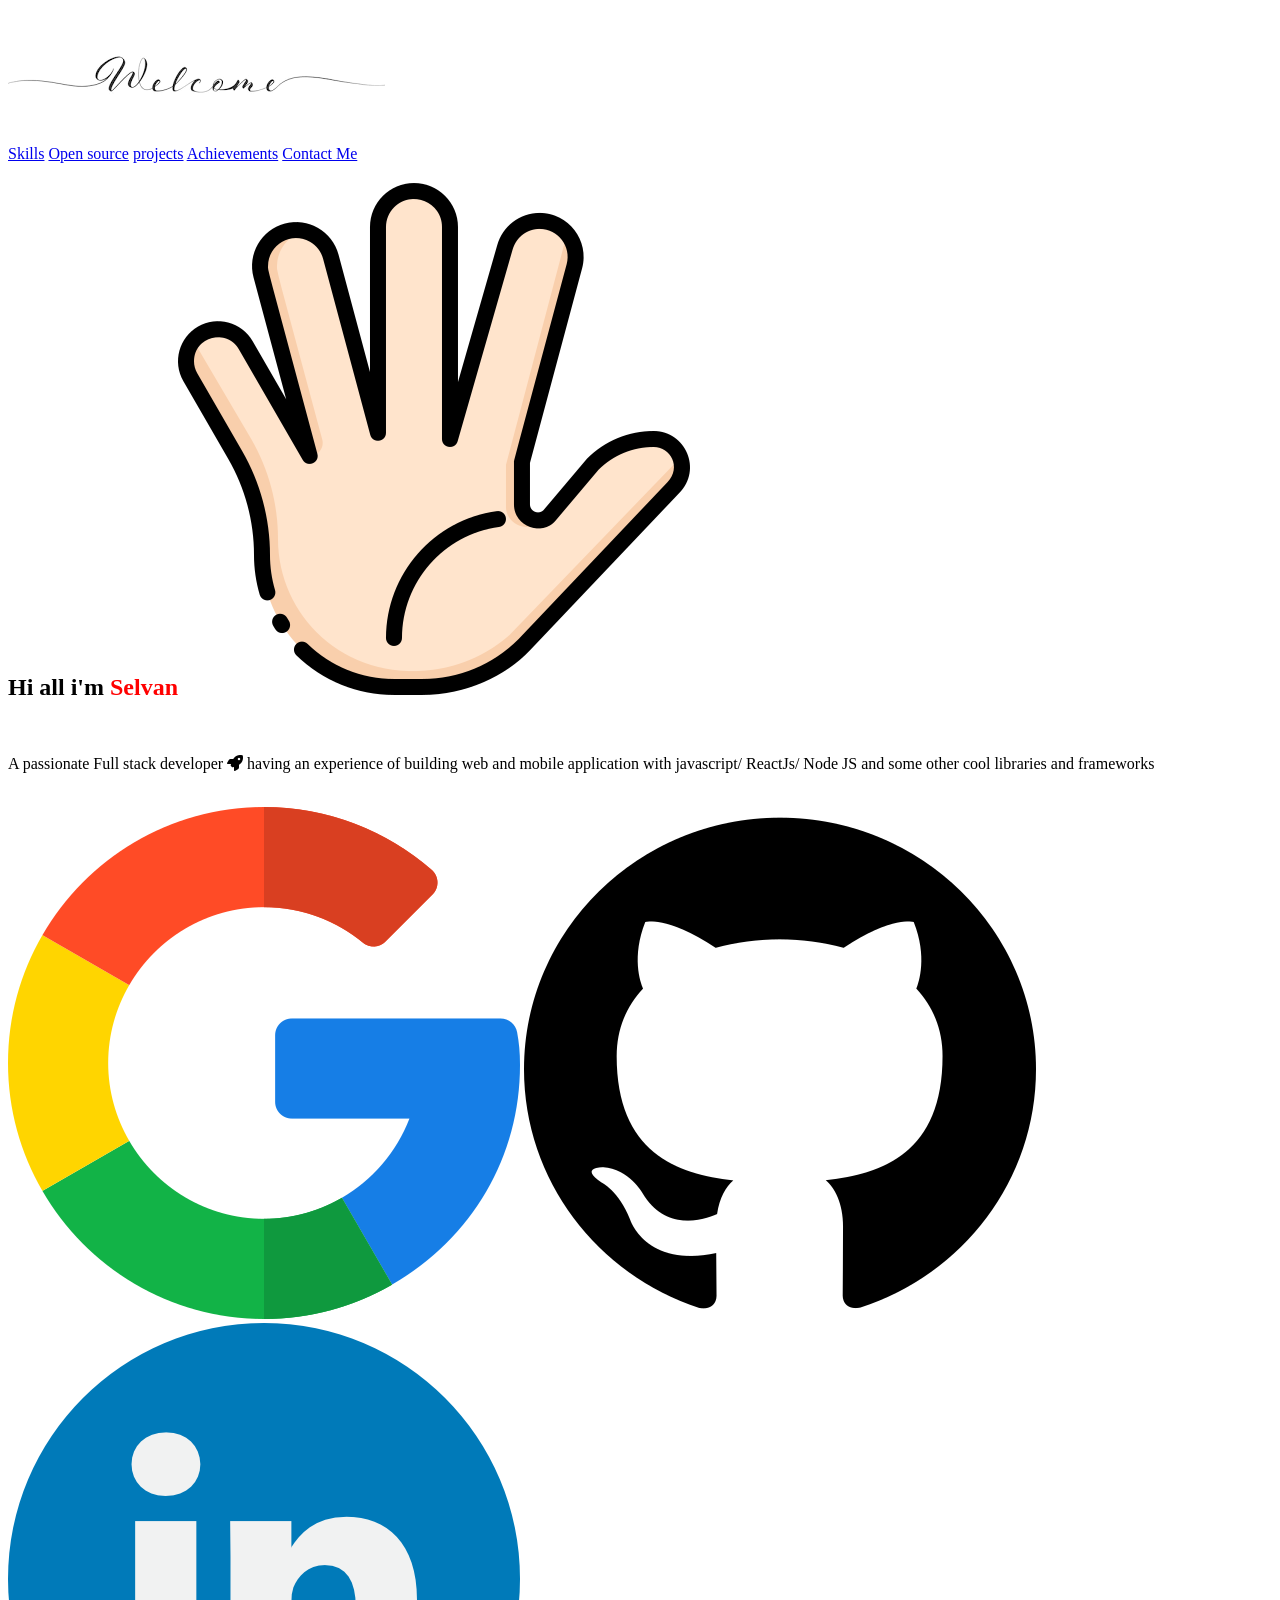
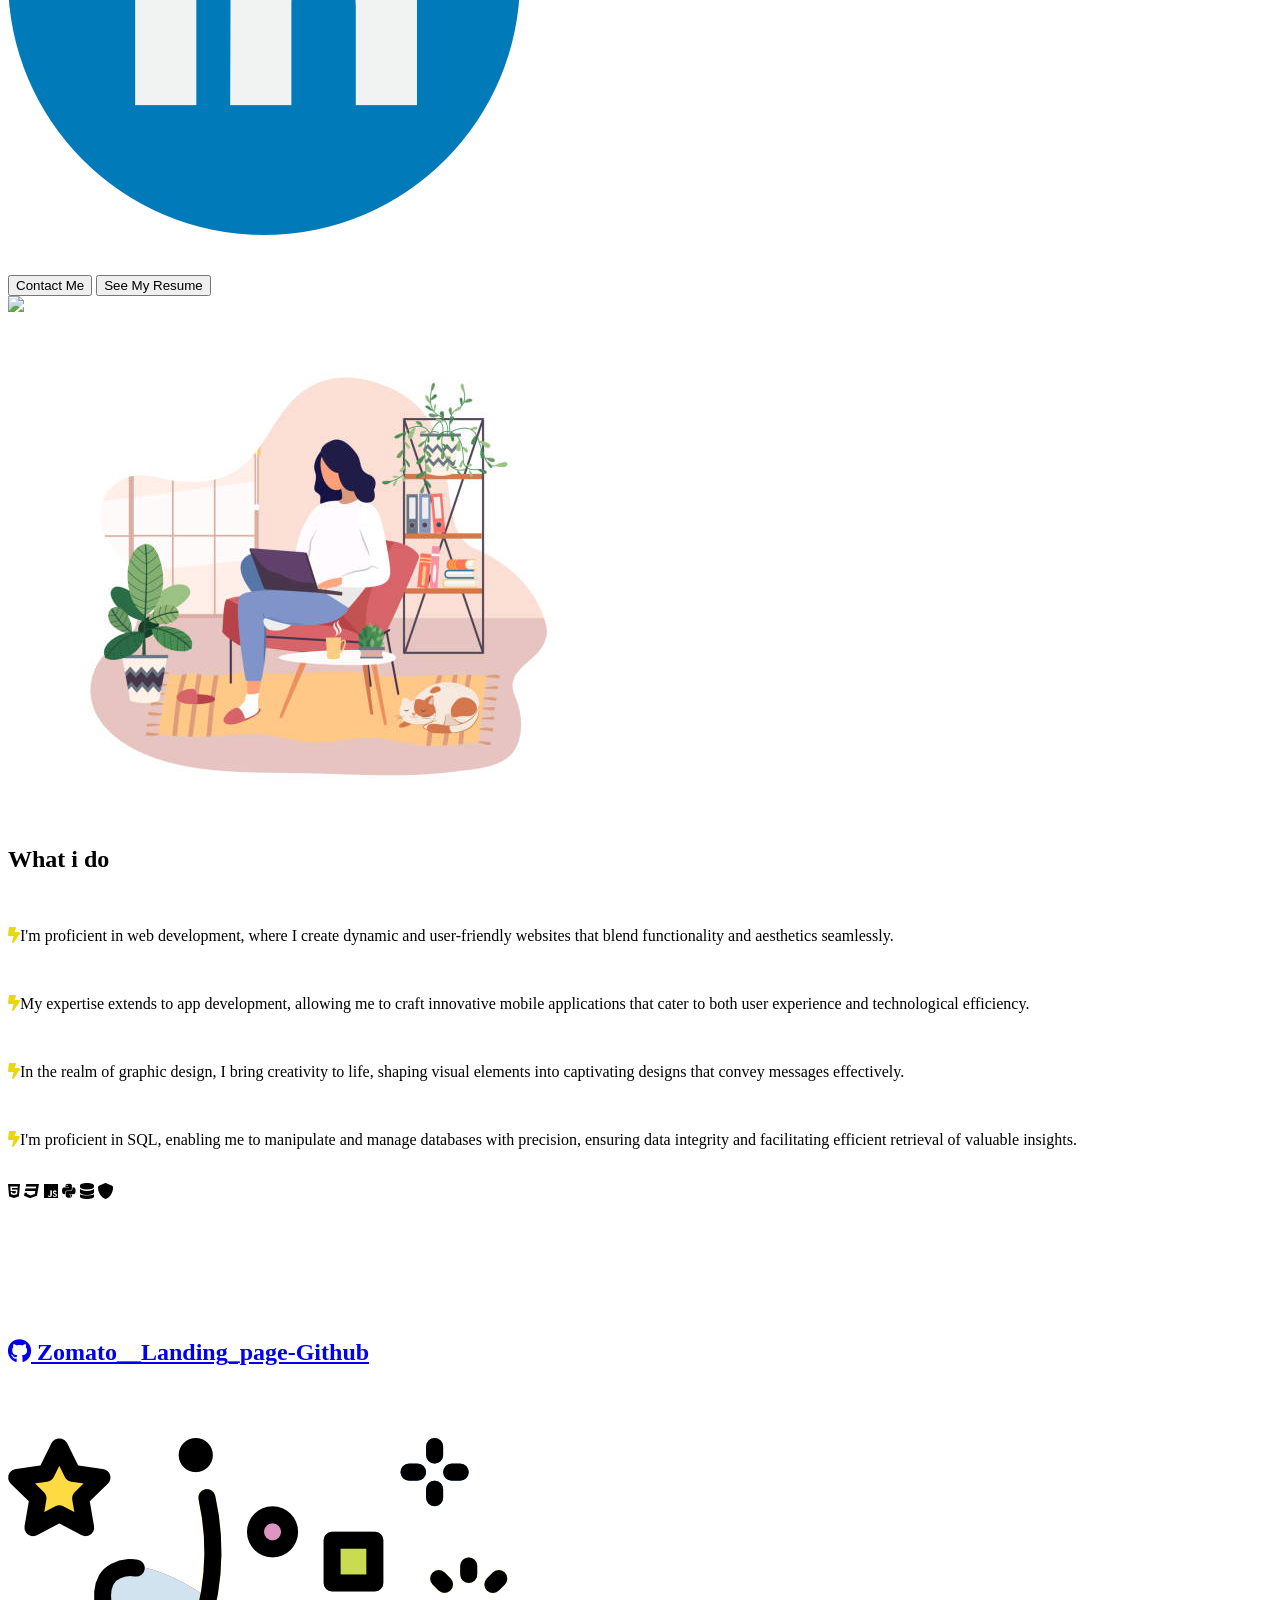
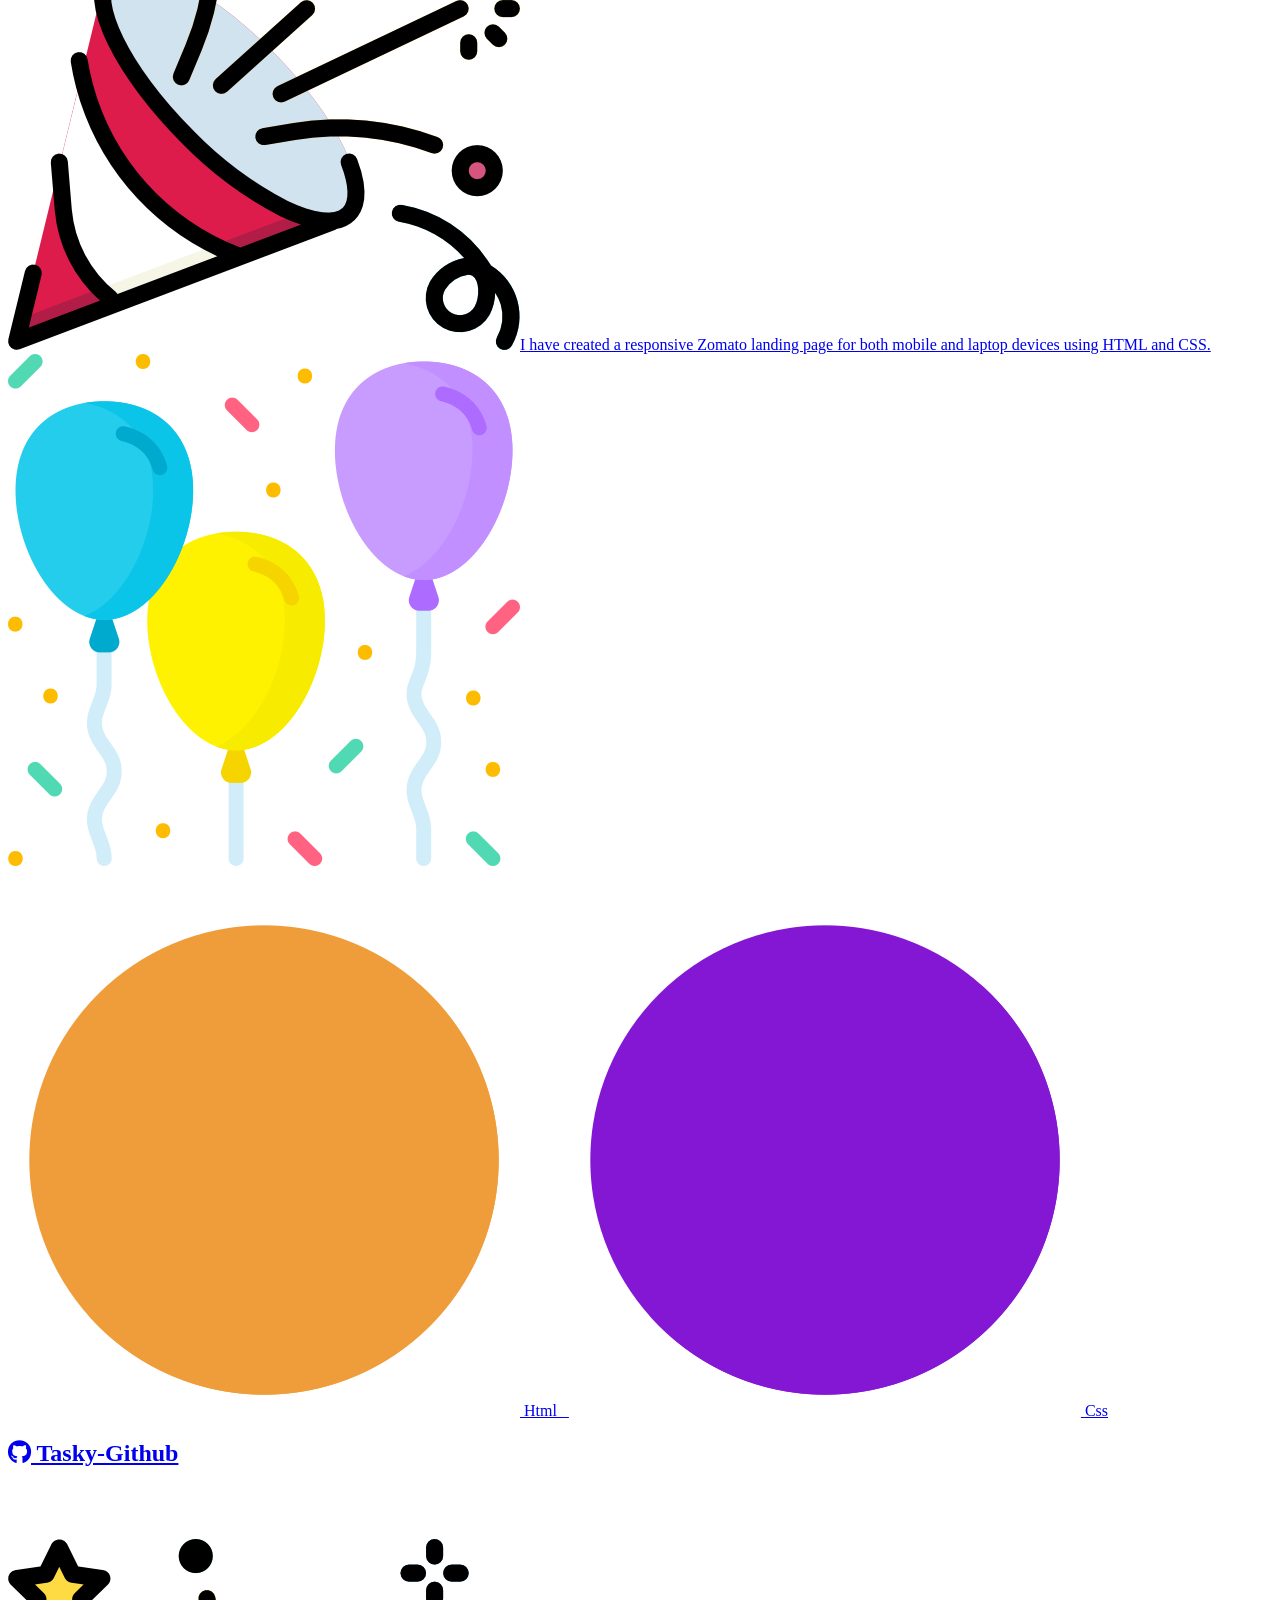
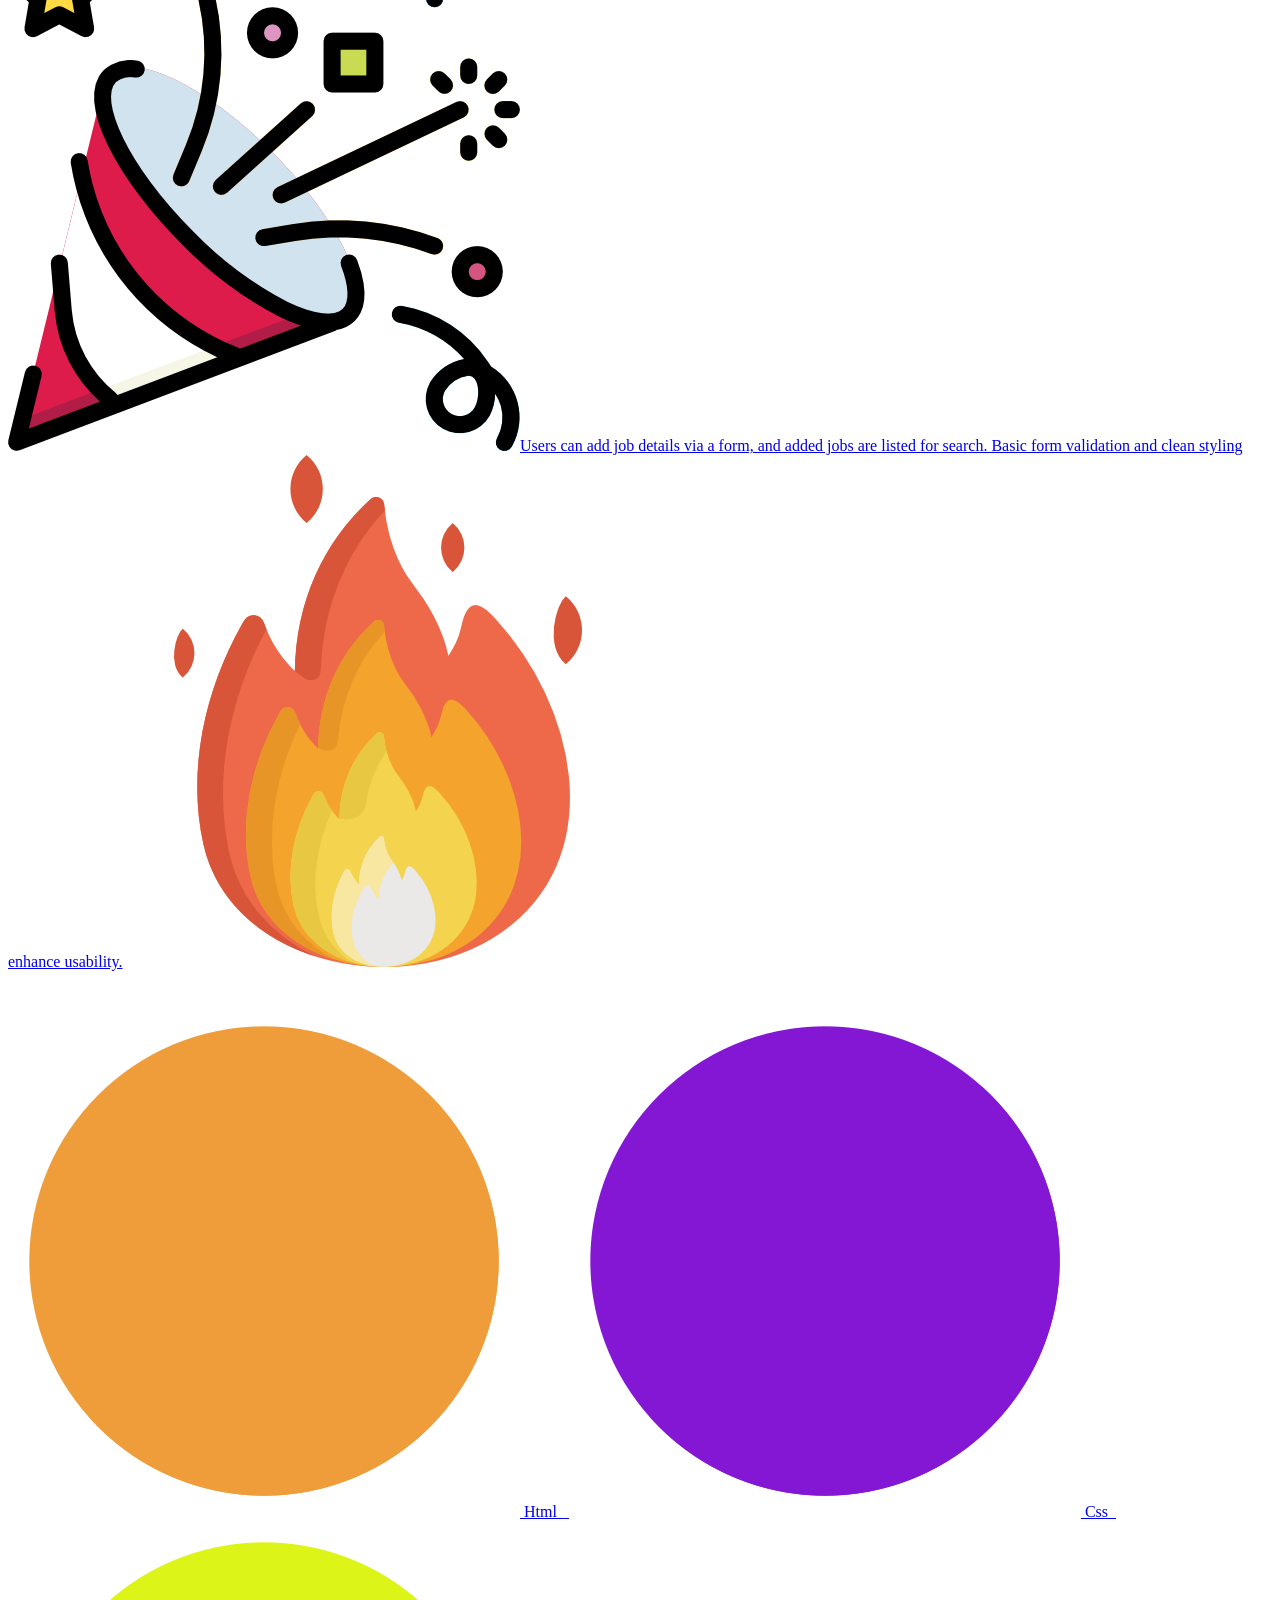
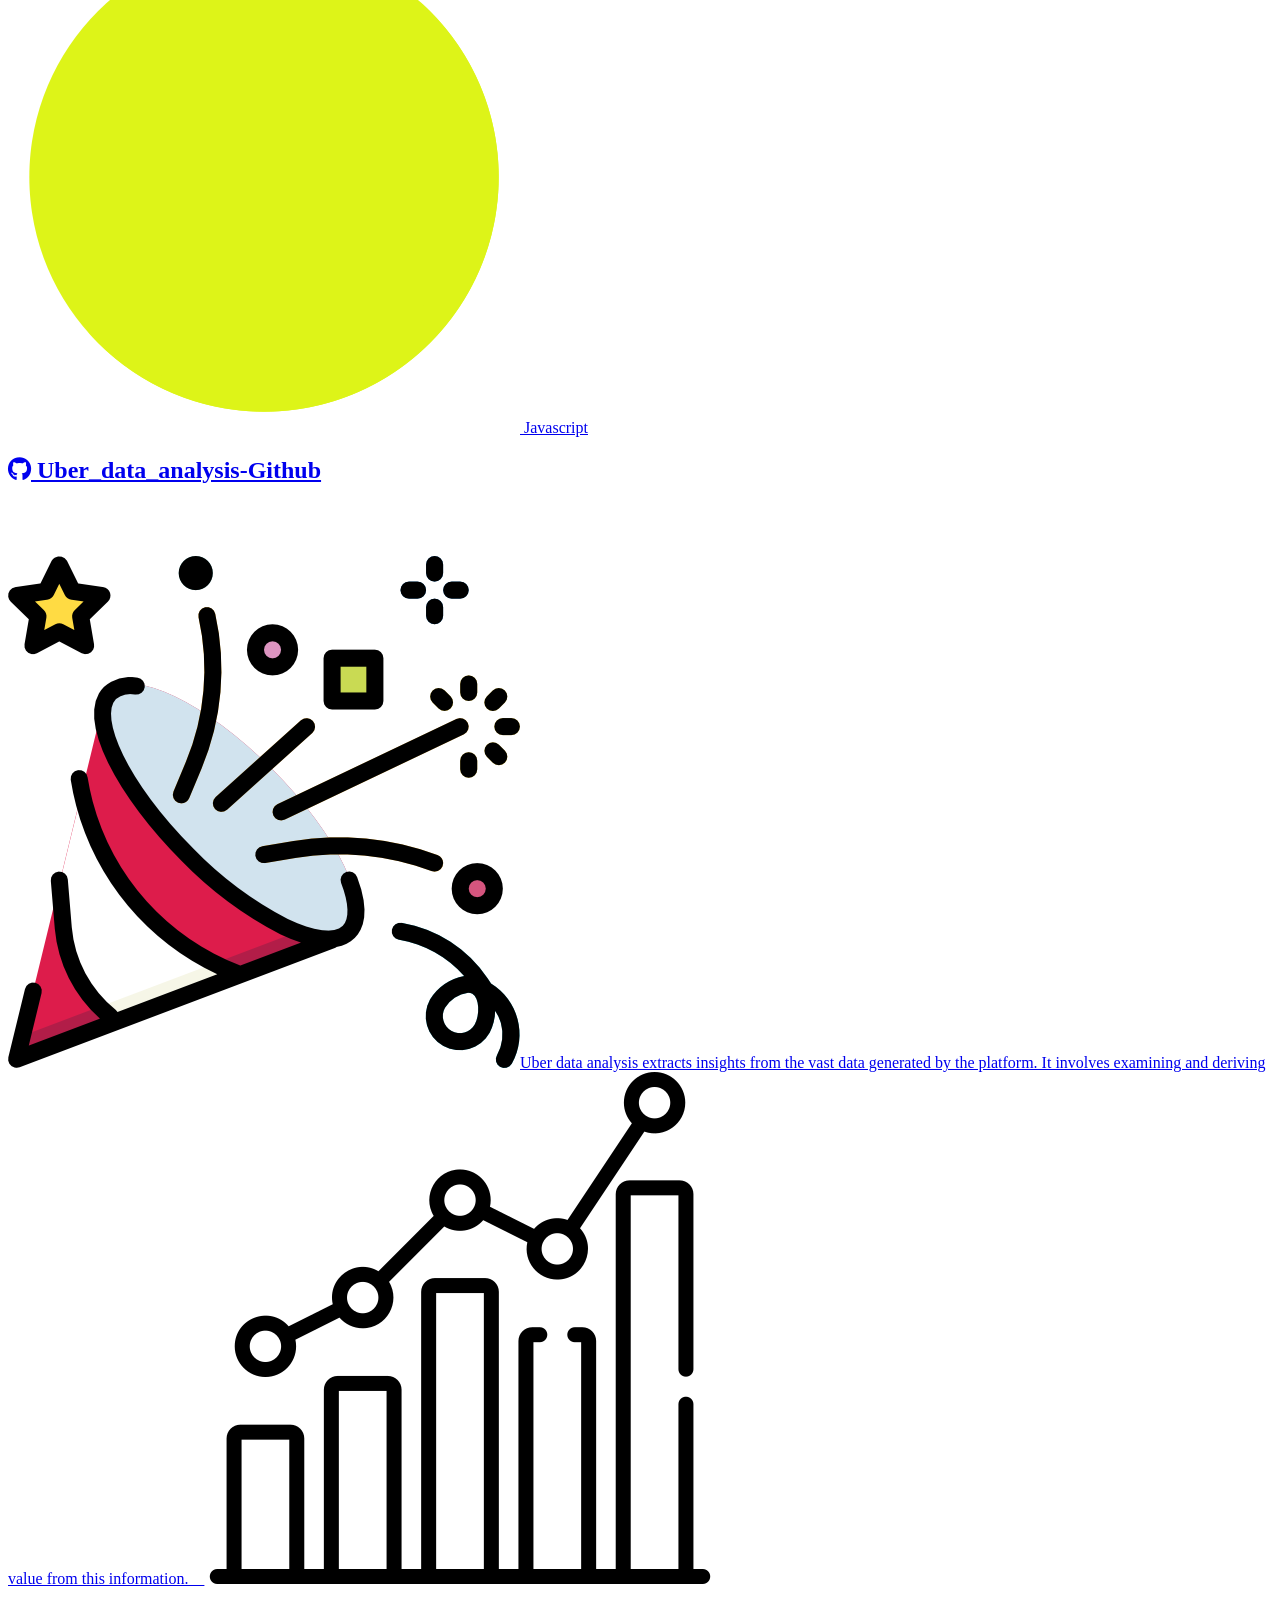
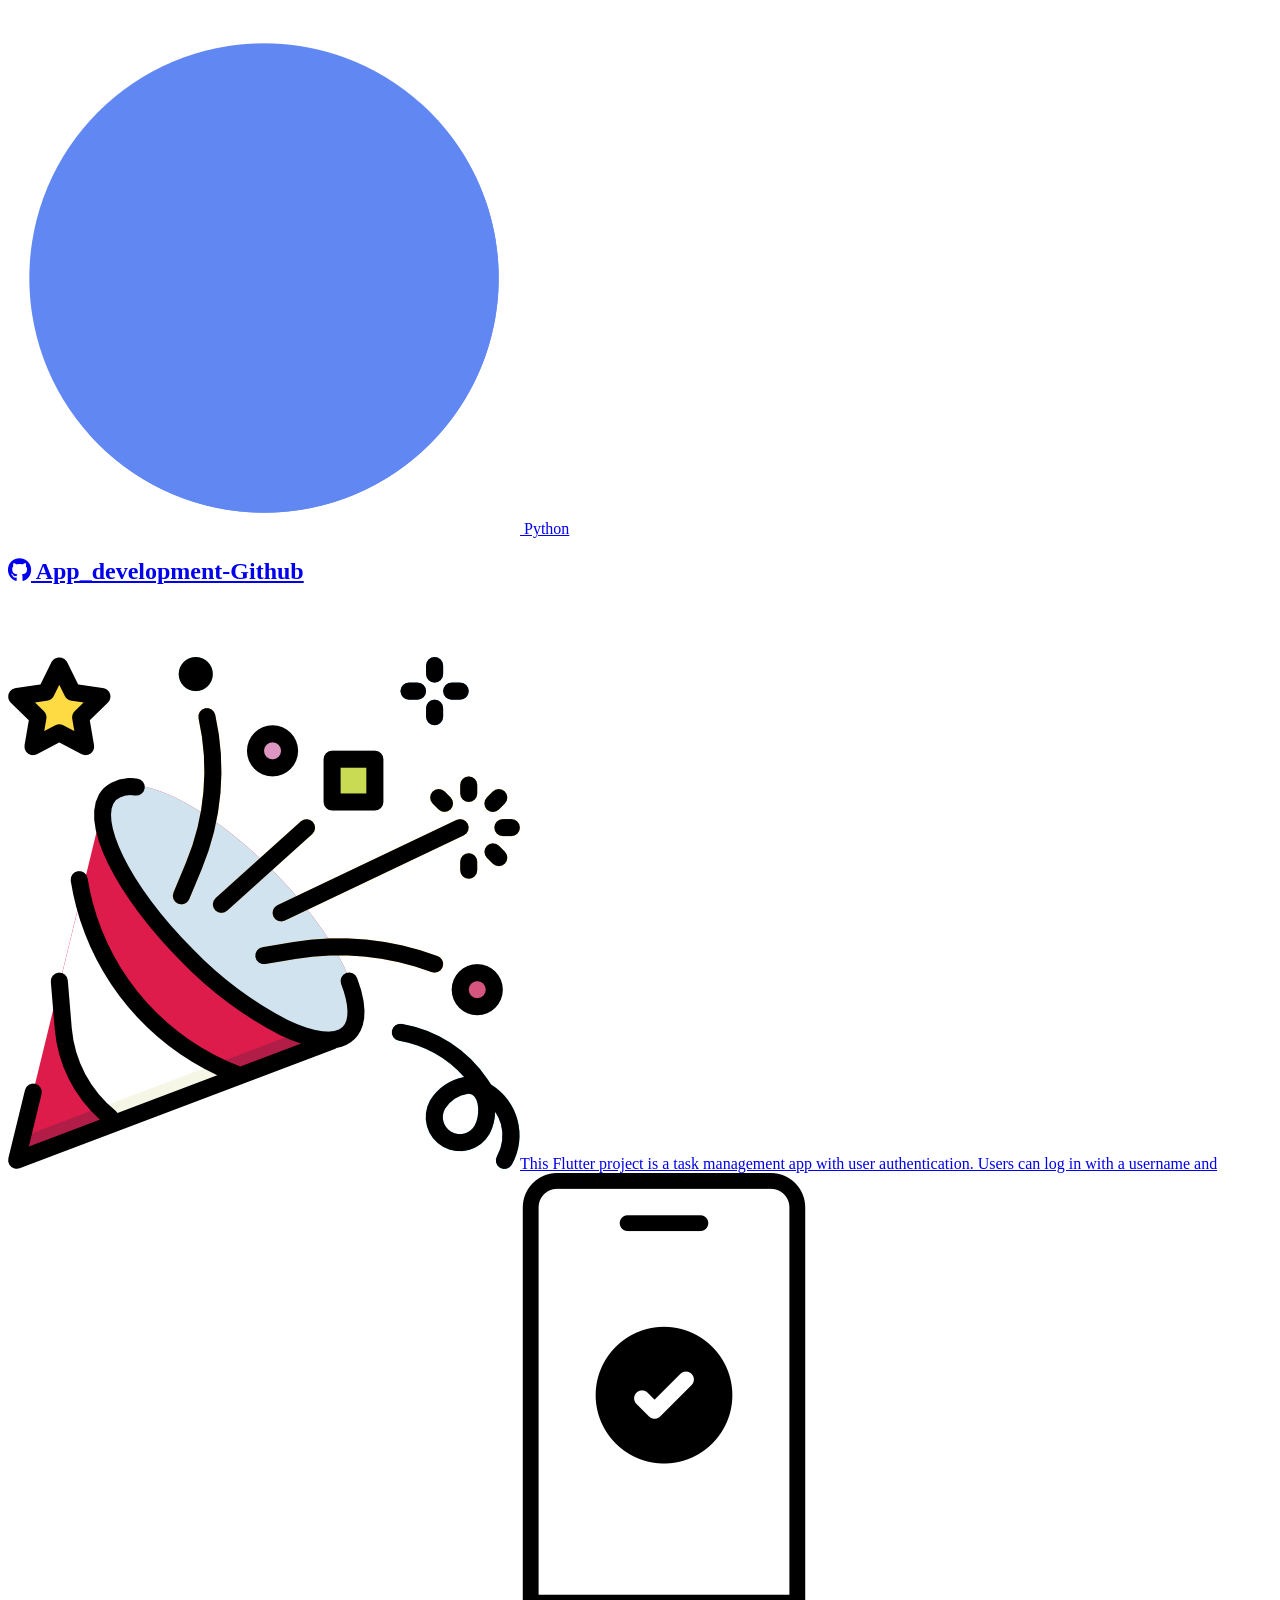
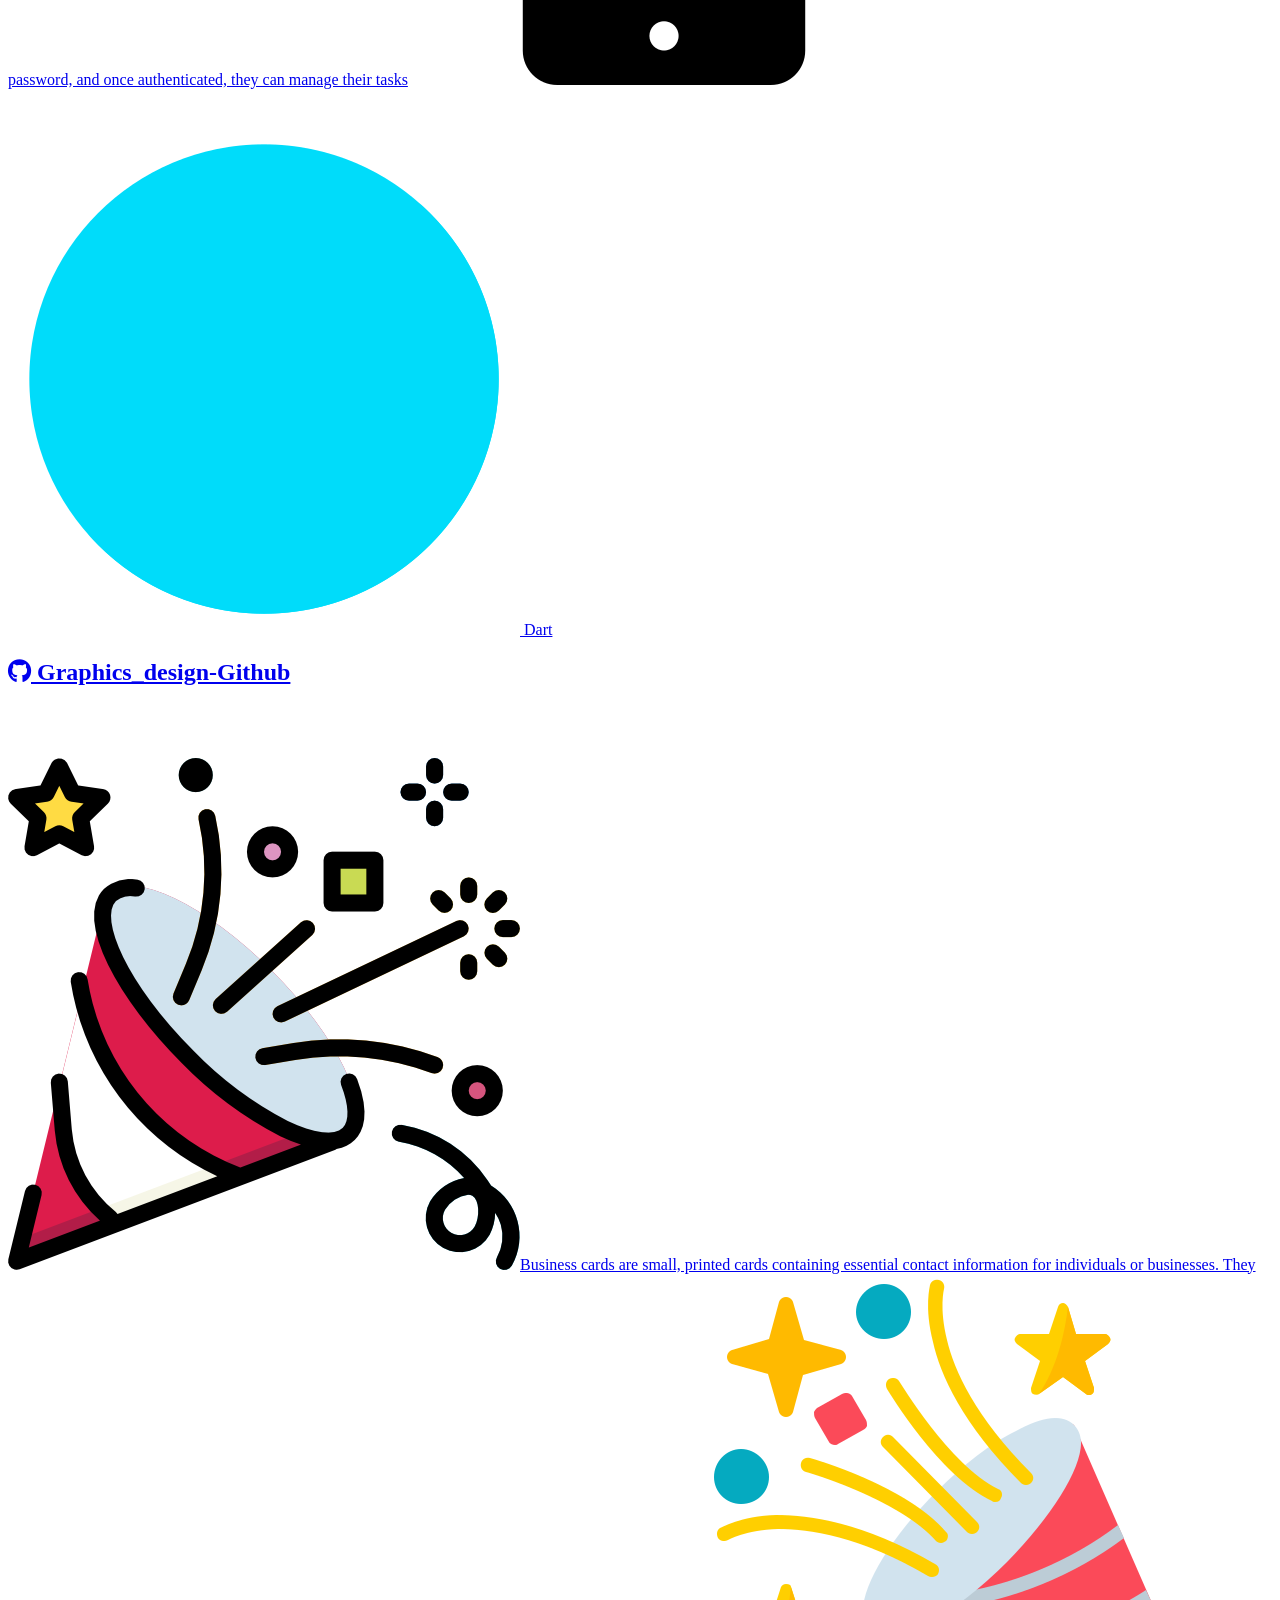
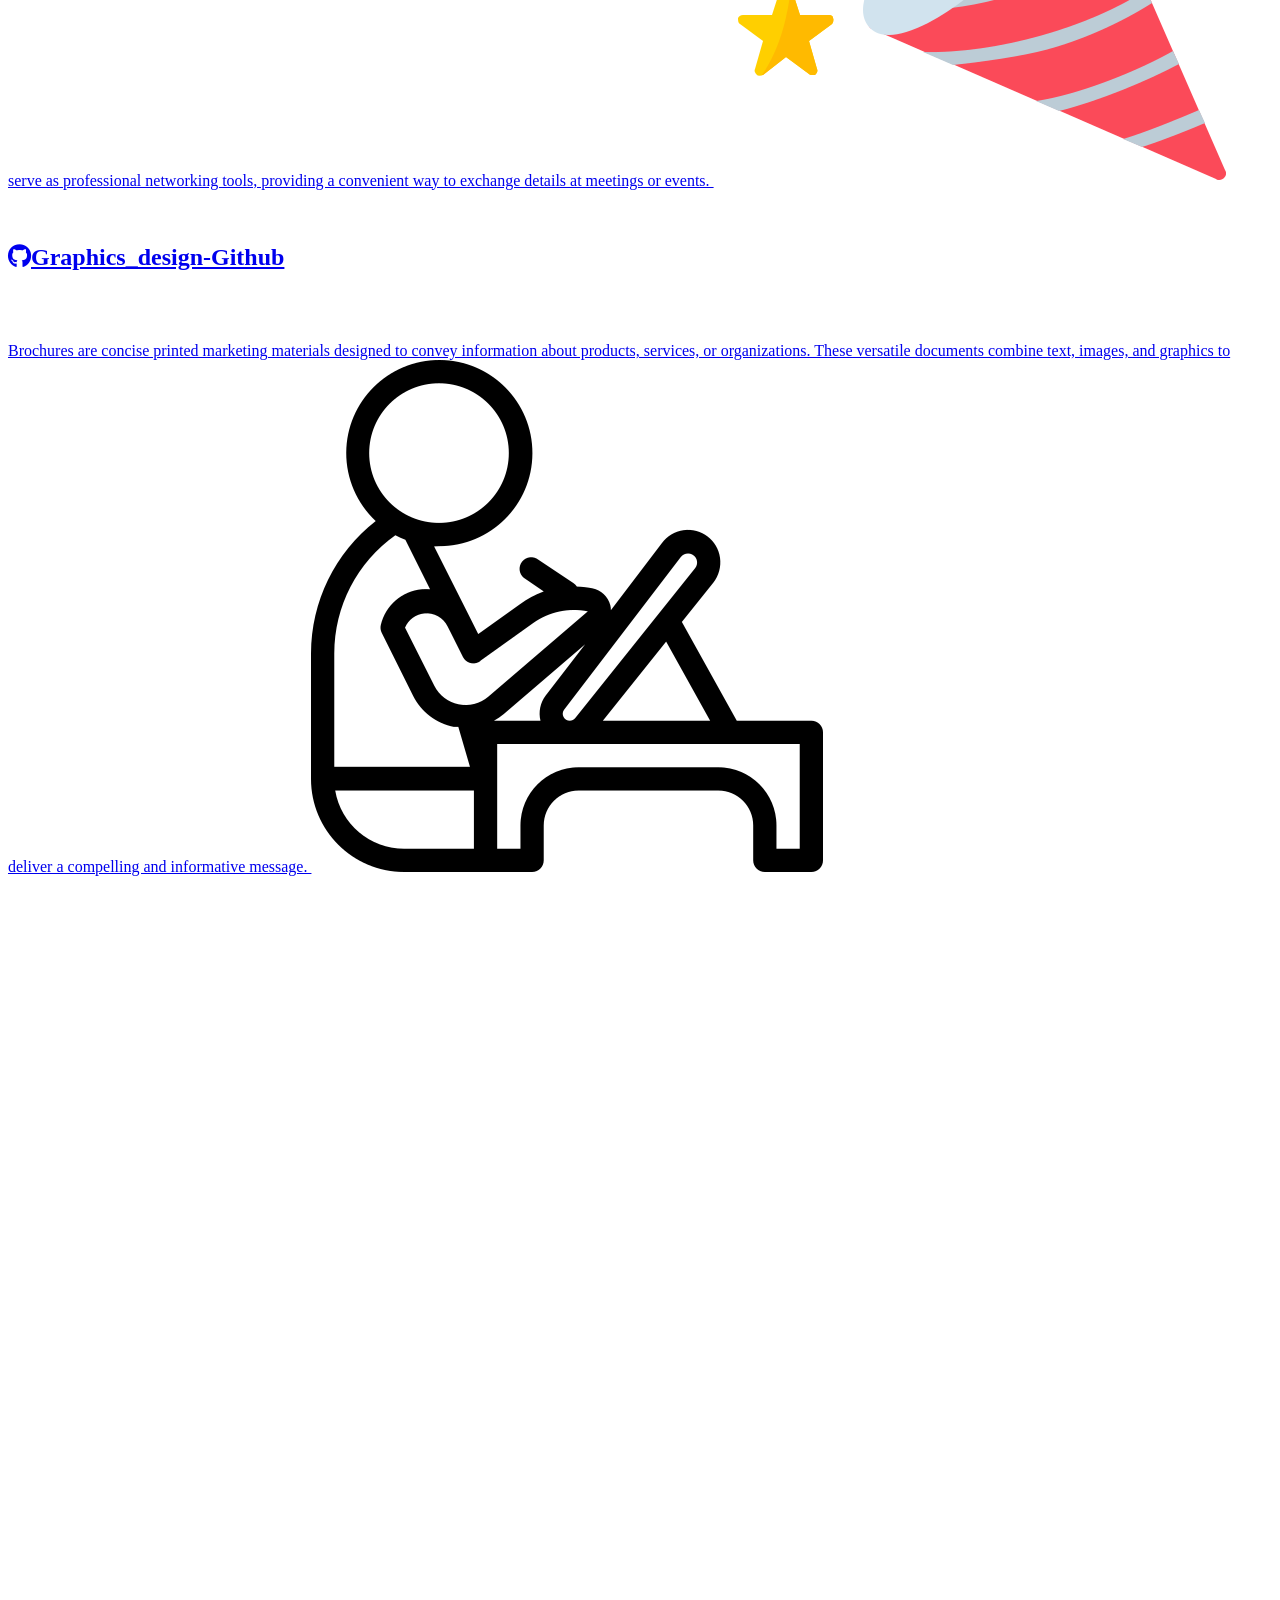
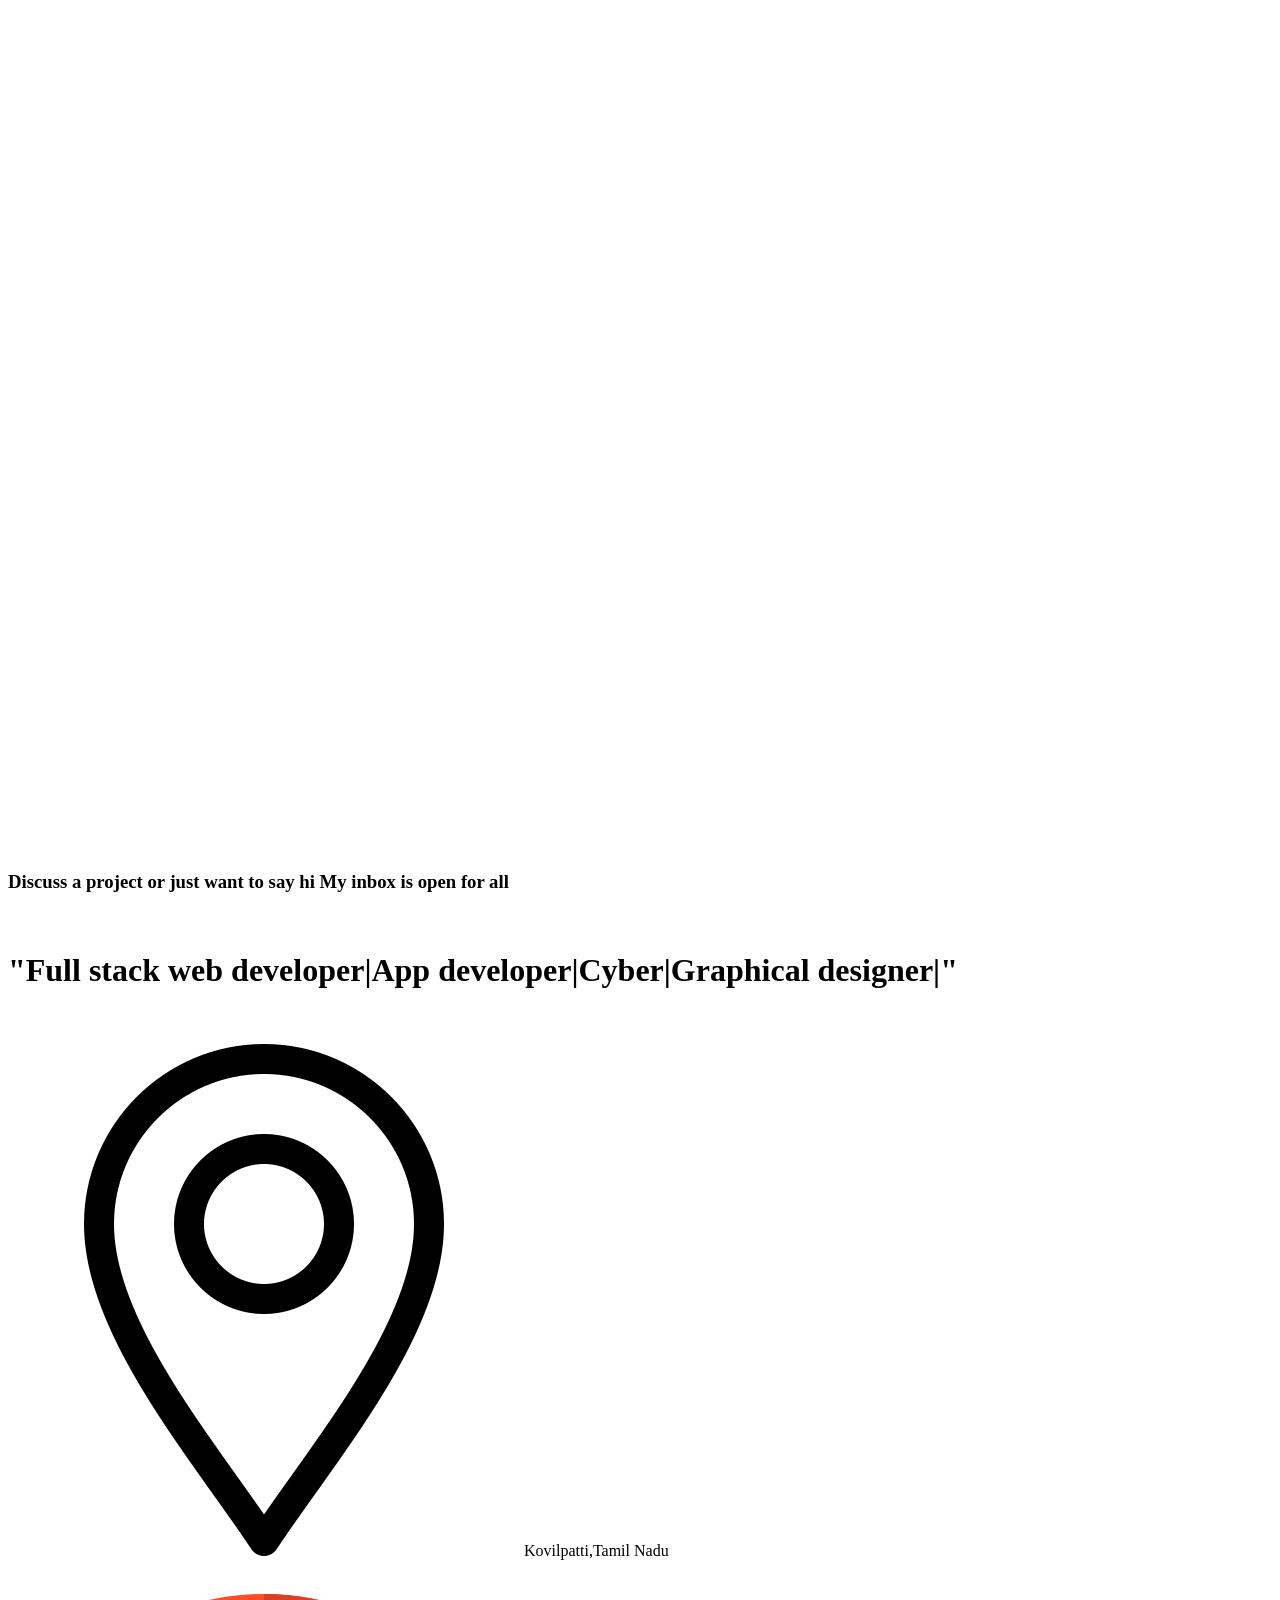
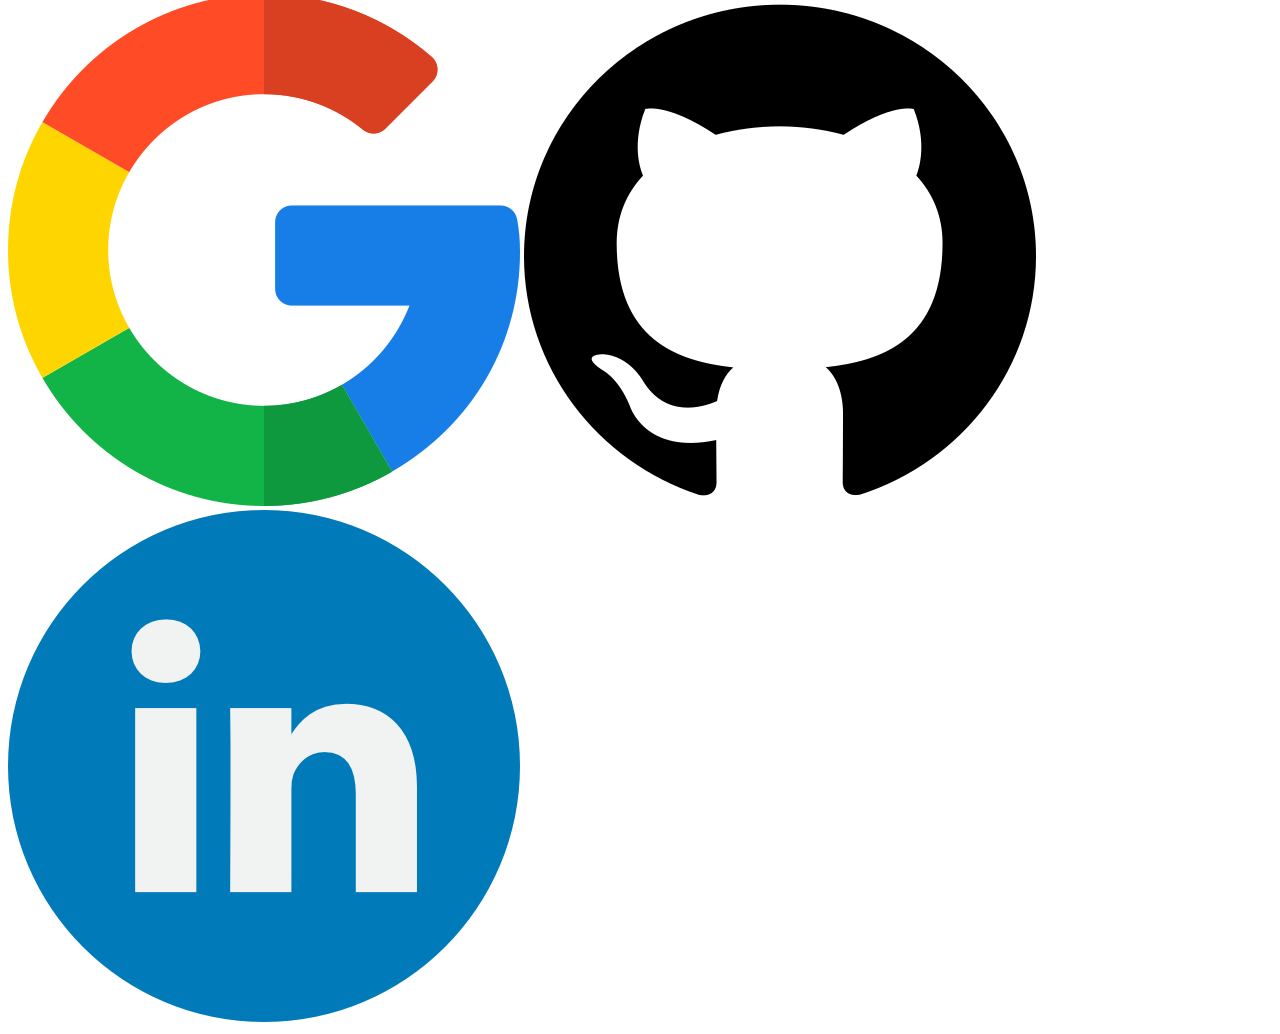
==== My_Portfolio/index.html @ c2b84b7d "Add files via upload" ====
<!DOCTYPE html>
<html>
    <head>
        <meta charset="UTF-8" />
        <meta http-equiv="X-UA-Compatible" content="IE=edge" />
        <meta name="viewport" content="width=device-width, initial-scale=1.0" />
    
       
        <!-- Font awesome icons -->
        <link rel="stylesheet" href="https://cdnjs.cloudflare.com/ajax/libs/font-awesome/6.1.1/css/all.min.css"
            integrity="sha512-KfkfwYDsLkIlwQp6LFnl8zNdLGxu9YAA1QvwINks4PhcElQSvqcyVLLD9aMhXd13uQjoXtEKNosOWaZqXgel0g=="
            crossorigin="anonymous" referrerpolicy="no-referrer" />
        <!-- Poppins font by google fonts -->
        <link rel="preconnect" href="https://fonts.googleapis.com" />
        <link rel="preconnect" href="https://fonts.gstatic.com" crossorigin />
        <link
            href="https://fonts.googleapis.com/css2?family=Poppins:ital,wght@0,100;0,200;0,300;0,400;0,500;0,600;0,700;0,800;0,900;1,100;1,200;1,300;1,400;1,500;1,600;1,700;1,800;1,900&display=swap"
            rel="stylesheet" />
    
        <!-- Importing styles.css -->
        <link rel="stylesheet" href="/index.css" />
        <!-- Aos animation-->
        <link rel="stylesheet" href="https://unpkg.com/aos@next/dist/aos.css" />
    
        <title>PortFolio Page</title>
    </head>
    <body>
        <nav>
        <div class="nav_bar1"data-aos="zoom-in-down"data-aos-duration="2000"data-aos-delay="100">
           <img src="./images/image 1.png" >
           <div class="nav_bar_links">
            <a href="#skills" class="links">Skills</a>
            <a href="#Opensource" class="links">Open source</a>
            <a href="#projects" class="links">projects</a>
            <a href="#achievements" class="links">Achievements</a>
            <a href="#contact" class="links">Contact Me</a>
           </div>
        </div>
        </nav>
        <section>
            <div class="section_bar1 container"data-aos="zoom-in" data-aos-duration="2000"data-aos-delay="100">
                <div class="section_bar2">
                <h1>Hi all i'm <span style="color:red">Selvan</span><span><img src="./images/hello.png"></span></h1><br>
                <p>A passionate Full stack developer <i class="fa-solid fa-rocket"></i> having an experience of building web and mobile application with javascript/ ReactJs/    Node JS and some other cool libraries and frameworks</p><br>
                <div class="section_bar2_logo"><img src="./images/google.png" class="section_image" >
                <a href="https://github.com/daubermantech"target="_blank"><img src="./images/github.png" class="section_image"></a>
                <a href="https://www.linkedin.com/in/ratna-selvan-077663249/"target="_blank"> <img src="./images/linkedin.png" class="section_image" ></a>
                </div>
                <br>
                <br>
                <div class="section_bar2_button">
                <a href="mailto:selvanratna1@gmail.com"><button>Contact Me</button></a>
                <a href="https://www.canva.com/design/DAFj7PLji58/N_CrJHXg63a54BPirhYemQ/edit?utm_content=DAFj7PLji58&utm_campaign=designshare&utm_medium=link2&utm_source=sharebutton"target="_blank"><button >See My Resume</button></a>
            </div>
                </div>
                <div class="section_img">
                 <img src="https://img.freepik.com/free-vector/working-characters-flat-design-web-banner_1308-128001.jpg?size=626&ext=jpg&ga=GA1.1.1835550956.1694545658&semt=ais">

                </div>
            </div>
        </section>
        <section data-aos="fade"data-aos-duration="1000" data-aos-delay="400">
            <div class="section2 "><div class="section2_img">  
                <img src="./images/laptop.jpg"><br>
            </div>
            <div class="section2_text container"id="skills">
                <h1>What i do</h1><br>
                <p><i class="fa-solid fa-bolt-lightning" style="color: #ead70e;"></i>I'm proficient in web development, where I create dynamic and user-friendly websites that blend functionality and
                aesthetics seamlessly.</p><br>
                <p><i class="fa-solid fa-bolt-lightning" style="color: #ead70e;"></i>My expertise extends to app development, allowing me to craft innovative mobile applications that cater to both user
                experience and technological efficiency.</p><br>
                <p><i class="fa-solid fa-bolt-lightning" style="color: #ead70e;"></i>In the realm of graphic design, I bring creativity to life, shaping visual elements into captivating designs that convey
                messages effectively.</p><br>
                <p><i class="fa-solid fa-bolt-lightning" style="color: #ead70e;"></i>I'm proficient in SQL, enabling me to manipulate and manage databases with precision, ensuring data integrity and
                facilitating efficient retrieval of valuable insights.</p><br>
               <div class="section2_ic"><i class="fa-brands fa-html5 section2_icons"></i>
                <i class="fa-brands fa-css3 section2_icons"></i>
                <i class="fa-brands fa-js section2_icons"></i>
                <i class="fa-brands fa-python section2_icons"></i>
                <i class="fa-solid fa-database section2_icons"></i>
                <i class="fa-solid fa-shield section2_icons"></i>
                </div>
            </div>
            </div>

        </section><br><br><br><br>
        <section id="Opensource">
            <h2 class="container section_cards_h2"data-aos="flip-down" data-aos-duration="1000" data-aos-delay="400">Open Source Projects</h2>
            <div class="container section_card_1">
                <a href="https://github.com/daubermantech/Zomato__Landing_page"target="_blank">
                <div class="cards cards_1"data-aos="fade-up"data-aos-duration="1000" data-aos-delay="600">
                    <h2><i class="fa-brands fa-github"></i> Zomato__Landing_page-Github</h2><br><br>
                    <p><span class="section_img_cards"><img src="./images/confetti.png"></span>I have created a responsive Zomato landing page for both mobile and laptop devices using HTML and CSS.<span class="section_img_cards"><img src="./images/balloons.png"></span></p><br>
                    <span class="img_cards"><img src="./images/circle.png"></span>
                    <span class="section_cards_p">Html &nbsp</span>
                    <span class="img_cards"><img src="./images/circle1.png"></span>
                    <span class="section_cards_p">Css</span>
                     
                </div></a>
                <a href="https://github.com/daubermantech/TASKY"target="_blank">
                <div class="cards cards_2" data-aos="fade-up"data-aos-duration="1000" data-aos-delay="600">
                    <h2><i class="fa-brands fa-github"></i> Tasky-Github</h2><br><br>
                    <p><span class="section_img_cards"><img src="./images/confetti.png"></span>Users can add job details via a form, and added jobs are listed for search. Basic form validation and clean styling
                    enhance usability.<span class="section_img_cards"><img src="./images/fire.png"></span>
                    </p><br>
                    <span class="img_cards"><img src="./images/circle.png"></span>
                    <span class="section_cards_p">Html &nbsp</span>
                    <span class="img_cards"><img src="./images/circle1.png"></span>
                    <span class="section_cards_p">Css &nbsp</span>
                    <span class="img_cards"><img src="./images/circle2.png"></span>
                    <span class="section_cards_p">Javascript</span>
                
                </div>
                </a>
                <a href="https://github.com/daubermantech/Uber_data_analysis" target="_blank">
                <div class="cards cards_3"data-aos="fade-up"data-aos-duration="1000" data-aos-delay="600">
                    <h2><i class="fa-brands fa-github"></i> Uber_data_analysis-Github</h2><br><br>
                    <p><span class="section_img_cards"><img src="./images/confetti.png"></span>Uber data analysis extracts insights from the vast data generated by the platform. It involves examining and deriving
                    value from this information.&nbsp&nbsp&nbsp&nbsp<span class="section_img_cards"><img src="./images/analysis.png"></span>
                    </p><br>
                    <span class="img_cards"><img src="./images/circle3.png"></span>
                    <span class="section_cards_p">Python</span>
                </div>
                </a>
                <a href="https://github.com/daubermantech/Teachnook_project_app_development"target="_blank">
                <div class="cards cards_4"data-aos="fade-up"data-aos-duration="1000" data-aos-delay="600">
                    <h2><i class="fa-brands fa-github"></i> App_development-Github</h2><br><br>
                    <p><span class="section_img_cards"><img src="./images/confetti.png"></span>This Flutter project is a task management app with user authentication. Users can log in with a username and password,
                    and once authenticated, they can manage their tasks<span class="section_img_cards"><img src="./images/mobile-app.png"></span>
                    </p><br>
                    <span class="img_cards"><img src="./images/circle4.png"></span>
                    <span class="section_cards_p">Dart</span>
                </div>
                </a>
                <a href="https://github.com/daubermantech/Oasis_infobyte_3"target="_blank">
                <div class="cards cards_5"data-aos="fade-up"data-aos-duration="1000" data-aos-delay="600">
                    <h2><i class="fa-brands fa-github"></i> Graphics_design-Github</h2><br><br>
                    <p><span class="section_img_cards"><img src="./images/confetti.png"></span>Business cards are small, printed cards containing essential contact information for individuals or businesses. They
                    serve as professional networking tools, providing a convenient way to exchange details at meetings or events. <span class="section_img_cards"><img src="./images/confetti (1).png"></span>
                    </p><br>
                
                </div>
                </a>
                <a href="https://github.com/daubermantech/Oasis_infobyte_4"target="_blank">
                <div class="cards cards_6"data-aos="fade-up"data-aos-duration="1000" data-aos-delay="600">
                    <h2><i class="fa-brands fa-github"></i>Graphics_design-Github</h2><br><br>
                    <p>Brochures are concise printed marketing materials designed to convey information about products, services, or
                    organizations. These versatile documents combine text, images, and graphics to deliver a compelling and informative
                    message.  <span class="section_img_cards"><img src="./images/designer.png"></span>
                    </p><br>
                </div>
                </a>
            </div>
            
        </section>


<h2 class="container section_cards_h2" data-aos="flip-up" data-aos-duration="1000" data-aos-delay="400" id="achievements">Achievements and Certificates</h2>
        <section class="container we__offer">
           <a href="https://drive.google.com/file/d/1WnOlzud5t6aNY8UXH_dvYGQJ4u9B_Te6/view?usp=sharing"> <div class="we__offer_card"  data-aos="flip-right"data-aos-duration="1500" data-aos-delay="900">
                <img src="./images/oracle.png" alt="card 1" class="new_img">
                <div class="we__offer_content align_h2_1">
                    <h2>Oracle Cloud Infrastructure</h2><br>
                    <p>Oracle Cloud Infrastructure (OCI) offers a robust suite of cloud services, including compute, storage, networking, and
                    databases, catering to the needs of modern enterprises.</p><br><br>

                    <p>&nbsp&nbsp&nbsp&nbsp&nbsp&nbsp*Click the card to view certificate*</p>
                </div></div></a>
            <a href="https://drive.google.com/file/d/1Uz-wZfbyTn1EIuleNi3eWZtD7o16bIuz/view?usp=sharing">
            <div class="we__offer_card"  data-aos="flip-right" data-aos-duration="1500" data-aos-delay="600">
                <img src="[data-uri]" alt="card 2"class="new_img1">
                <div class="we__offer_content align_h2_2">
                    <h2>Teachnook Internship</h2><br>
                    <p>Teachnook aims to equip students for success in a competitive world through flexible virtual courses spanning diverse
                    domains and nurturing both personal and professional skills through interactive group activities</p><br>
                    <p>&nbsp&nbsp&nbsp&nbsp&nbsp&nbsp*Click the card to view certificate*</p>

                </div>
            
            </div>
        </a>
        <a href="https://drive.google.com/file/d/1YTfzILQfoJG67dnxATmO9tFjtRXIIrNF/view?usp=sharing">
            <div class="we__offer_card"  data-aos="flip-right" data-aos-duration="1500" data-aos-delay="300">
                <img src="https://yt3.googleusercontent.com/32Z0ly3_Myojwy8BuBqcnt-DqIzlMDAKxhjCISvWx5WThn31ZvJqtBwl6pZlPYIPQblrPx8dAA=s900-c-k-c0x00ffffff-no-rj" alt="card 3" class="new_img2"><br>
                <div class="we__offer_content align_h2_3">
                    <h2>Devtown Internship</h2><br>
                    <p>DevTown is an excellent web development platform with courses for all levels, expert instructors, and a supportive
                    learner community.</p><br><br><br>
                    <p>&nbsp&nbsp&nbsp&nbsp&nbsp&nbsp*Click the card to view certificate*</p>
                </div>
            </a>
        </section>
<h2 class="new_container" data-aos="flip-up" data-aos-duration="1000" data-aos-delay="400"id="contact">Reach out to me</h2>      
  <footer class="container footer_section"data-aos="zoom-in" data-aos-duration="1500" data-aos-delay="700">
            <h3>Discuss a project or just want to say hi My inbox is open for all</h3><br>
            <h1>"Full stack web developer|App developer|Cyber|Graphical designer|"</h1><br>
             <p><span><img src="./images/location.png"></span>&nbspKovilpatti,Tamil Nadu</p><br>
            <div class="section_bar2_logo"><a href="mailto:selvanratna1@gmail.com"><img src="./images/google.png" class="section_image1" title="Click to mail"></a>
                <a href="https://github.com/daubermantech" target="_blank" ><img src="./images/github.png" class="section_image1"title="click to view my github profile"></a>
                <a href="https://www.linkedin.com/in/ratna-selvan-077663249/" target="_blank"> <img src="./images/linkedin.png"title="Click to view my linkedin Profile"
                        class="section_image1"></a>
            </div>
        </footer>
        
        
        <script src="https://unpkg.com/aos@next/dist/aos.js"></script>
        <script>
            AOS.init({
                // duration:1000,
            });
        </script>
    </body>
</html>
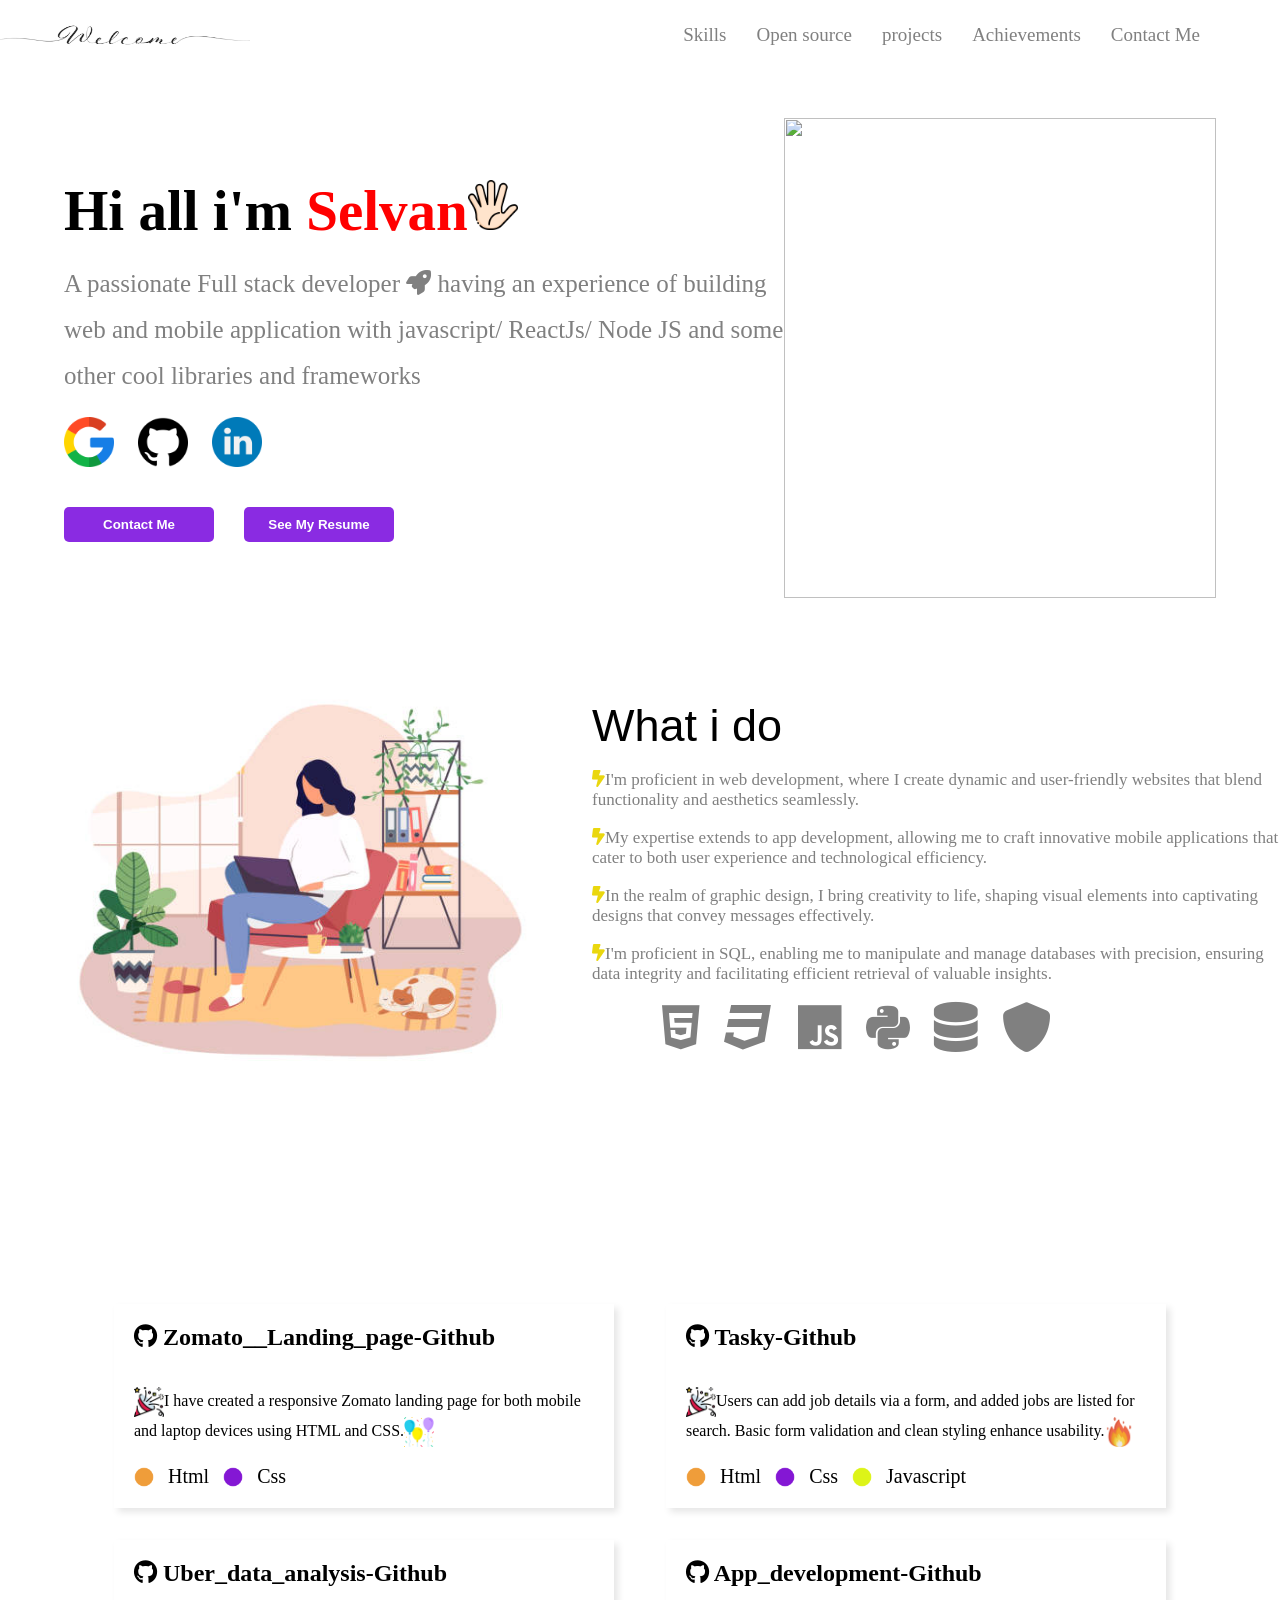
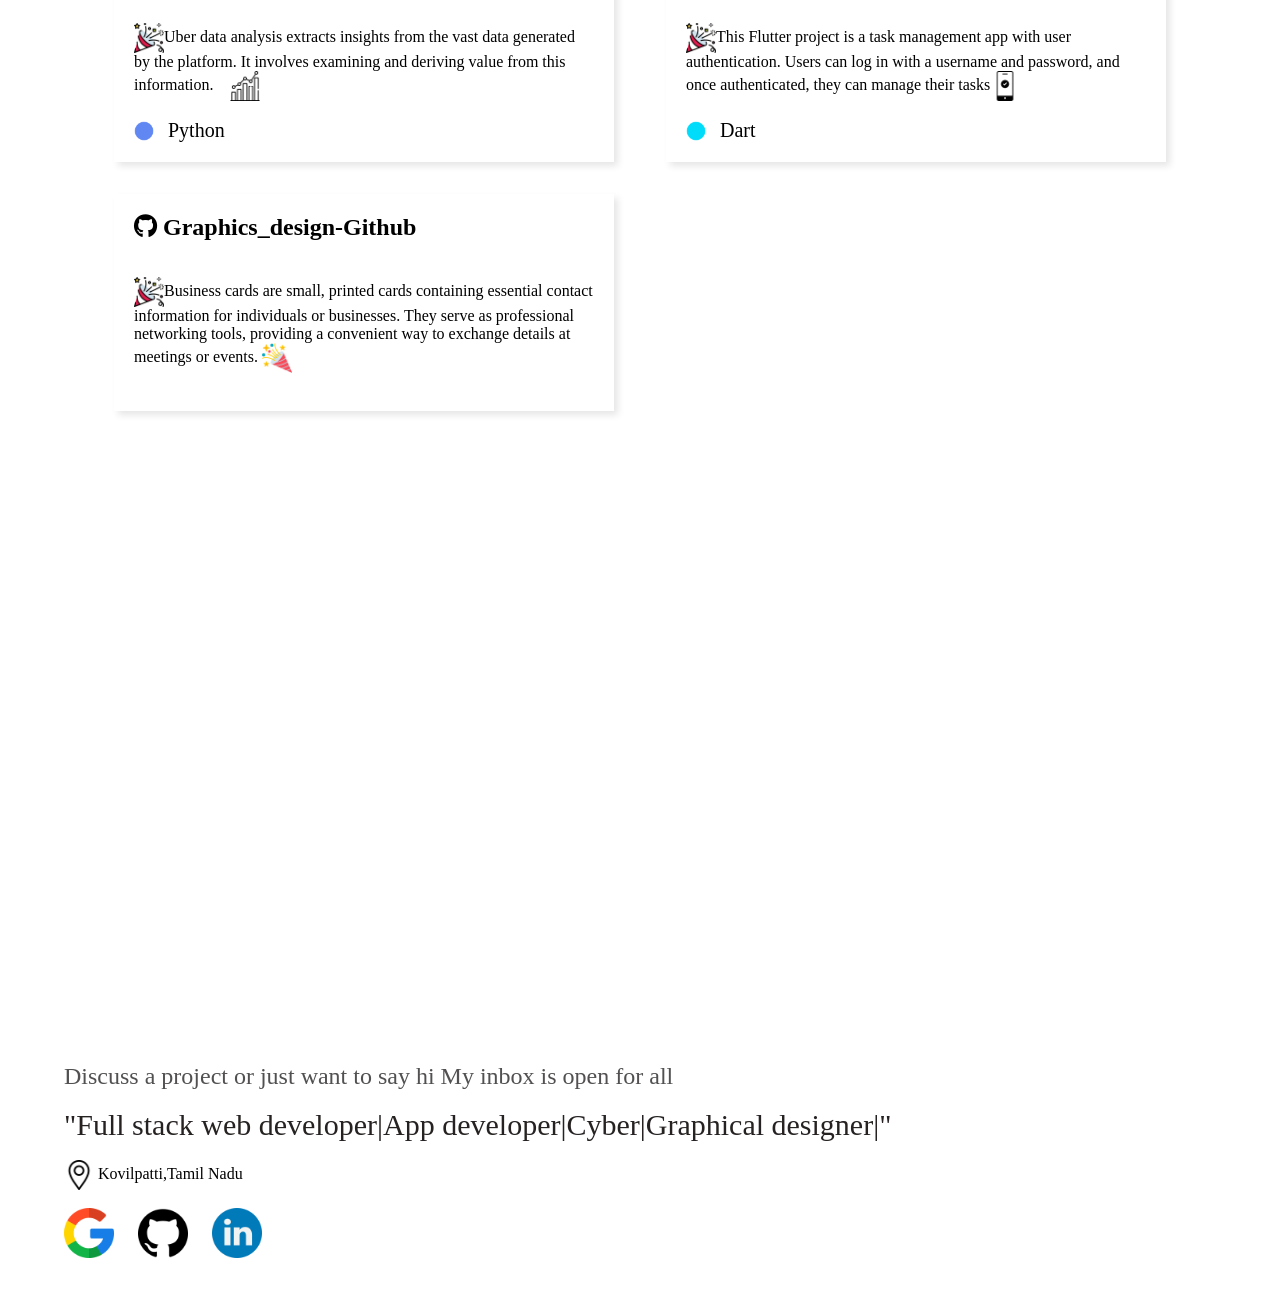
==== commit b461e1c9: "Update index.html" ====
--- a/My_Portfolio/index.html
+++ b/My_Portfolio/index.html
@@ -18,7 +18,7 @@
             rel="stylesheet" />
     
         <!-- Importing styles.css -->
-        <link rel="stylesheet" href="/index.css" />
+        <link rel="stylesheet" href="index.css" />
         <!-- Aos animation-->
         <link rel="stylesheet" href="https://unpkg.com/aos@next/dist/aos.css" />
     
@@ -210,4 +210,4 @@
             });
         </script>
     </body>
-</html>+</html>
--- a/My_Portfolio/index.css
+++ b/My_Portfolio/index.css
@@ -0,0 +1,441 @@
+*{
+    box-sizing: border-box;
+    padding: 0;
+    margin: 0;
+}
+.container{
+    margin: 3rem auto;
+     width: 90%;
+}
+.nav_bar1{
+    display: flex;
+    flex-wrap: wrap;
+    justify-content: space-between;
+    align-items: center;
+}
+.nav_bar1 img{
+    height:70px;
+    width: 250px;
+}
+.nav_bar_links{
+    display: flex;
+    gap:30px;
+    margin-right:80px ;
+}
+.links{
+    color: grey;
+    text-decoration: none;
+    font-size: 19px;
+    flex-wrap: wrap;
+}
+.links:hover{
+    color: black;
+}
+.section_bar1{
+    display: flex;
+    flex-wrap: wrap;
+    align-items: center;
+    justify-content: space-between;
+    transition: all 1s ease-in;
+}
+.section_bar2 h1{
+    font-size:57px;
+
+}
+.section_bar2 p{
+    font-size: 25px;
+    line-height: 46px;
+    font-weight: 200;
+    color: grey;
+    font-family:Cambria, Cochin, Georgia, Times, 'Times New Roman', serif;
+}
+.section_bar2 img{
+    margin-right: 20px;
+    height: 50px;
+    width: 50px;
+
+}
+.section_bar2{
+    flex: 1;
+}
+.section_image{
+    height: 50px;
+    width: 50px;
+}
+.section_img img{
+    flex: 1;
+    /* margin-right:100px ; */
+    height: 30rem;
+    width:27rem;
+}
+.section_bar2 button{
+    padding: 10px;
+    width: 150px;
+    background-color: blueviolet;
+    color: white;
+    font-weight:600;
+    border: none;
+    border-radius: 5px;
+
+}
+.section_bar2_button{
+    display: flex;
+    gap: 30px;
+}
+.section_bar2_button button:hover{
+    cursor: pointer;
+    border: 2px solid violet;
+    border-radius: 5px;
+}
+@media only screen and (max-width: 650px)
+{
+    .nav_bar1 img {
+            margin-left: 20%;
+            height: 90px;
+            width: 300px;
+        }
+}
+@media only screen and (max-width: 600px){
+    .nav_bar1 img{
+    margin-left: 20%;
+    height: 90px;
+    width: 300px;
+    }
+    .nav_bar1 .links{
+        display: none;
+    }
+    .section_bar2 h1{
+        font-size: 34px;
+    }
+    .section_bar2 p {
+        font-size: 17px;
+        line-height: 25px;
+    }
+    .section_bar2_logo{
+        margin-left: 20%;
+
+    }
+    .section_bar2_button{
+        margin-left: 9%;
+        margin-bottom: 30px;
+    }
+    .section_img img{
+        height: 20rem;
+        width: 19rem;
+        margin-left: 20%;
+    }
+}
+@media only screen and (max-width: 400px){
+    .nav_bar1 img{
+        margin-left: 10%;
+            height: 90px;
+            width: 300px;
+    }
+    .section_bar2_button {
+            margin-left: 0%;
+            margin-bottom: 30px;
+    }
+    .section_img img {
+        height: 18rem;
+        width: 17rem;
+        margin-left: 10%;
+        }
+
+}
+.section2{
+    display: flex;
+    justify-content: center;
+    align-items: center;
+    /* flex-wrap: wrap; */
+    
+}
+.section2_img img{
+    height: 28rem;
+    width:37rem;
+}.section_text{
+    display: flex;
+    justify-content: center;
+    align-items: center;
+    flex-wrap: wrap;
+}
+.section2_text h1{
+    font-size: 45px;
+    font-weight: 500;
+    font-family:'Gill Sans', 'Gill Sans MT', Calibri, 'Trebuchet MS', sans-serif;
+}
+.section2_text p{
+    font-family:cursive;
+    color: grey;
+    font-size: 17px;
+}
+.section2_ic{
+    margin-left: 50px;
+    
+}
+.section2_icons{
+    font-size: 50px;
+    color: grey;
+    margin-left: 20px;
+}
+.section2_icons:hover{
+    color: black;
+}
+@media only screen and (max-width: 750px){
+    .section2{
+        display: flex ;
+        flex-wrap: wrap;
+        }
+    .section2_img img{
+        margin-right: 90px;
+        height: 20rem;
+        width: 25rem;
+        }
+    .section2_text{
+        /* margin-top: 340px; */
+    }
+    
+    .section2_text h1{
+        font-size: 34px;
+    }
+    .section2_text p{
+        font-size: 17px;    
+    }
+    
+}
+@media only screen and (max-width: 500px){
+    .section2_ic i{
+        font-size: 34px;
+
+    }
+    .section2_img img {
+            margin-left: 80px;
+            /* height: 20rem;
+            width: 25rem; */
+   }
+    .section2_text p,
+        i {
+            font-size: 14px;
+        }
+
+}
+@media only screen and (max-width: 400px){
+    .section2_ic i {
+            font-size: 27px;
+    
+        }
+    .section2_ic{
+            /* transform: translateX(20px); */
+            margin-left:20px ;
+     }
+     .section2_text p,i{
+        font-size: 14px;
+     }
+
+}
+
+.section_cards_h2{
+    font-family: 'Lucida Grande', 'Lucida Sans Unicode', Geneva, Verdana, sans-serif;
+    font-size: 30px;
+    font-weight:300;
+}
+.section_card_1{
+    display: flex;
+    align-items: center;
+    justify-content: center;
+    flex-wrap: wrap;
+    gap: 2rem;
+    margin-top: 1.5rem;
+
+}
+.section_card_1 a{
+    text-decoration: none;
+    color: black;
+
+}
+.cards{
+    min-height: 180px;
+    width:500px;
+    padding: 20px;
+    box-shadow: 4px 4px 7px rgba(0, 0, 0, 0.1);
+    /* transition: all 0.5s ease !important; */
+}
+.cards:hover{
+    background-color: rgba(0, 0, 0, 0.1);
+        transition: all 400ms ease !important;
+        transform: scale(1.1) !important;
+        /* margin-right: 40px; */
+}
+ .cards_1{
+    /* background-color: rgba(0, 0, 0, 0.1);
+    transition: all 400ms ease !important;
+    transform: scale(1.1) !important; */
+    margin-right: 20px;
+   
+}
+.cards_3{
+    margin-right: 20px;
+}
+.cards_5 {
+    margin-right: 20px;
+}
+.cards img{
+    height: 20px;
+    width: 20px;
+}
+.cards h2{
+    /* display: inline-block; */
+     vertical-align: middle;
+}
+.cards .section_img_cards img{
+    height: 30px;
+    width: 30px;
+    /* display: inline-block; */
+        vertical-align: middle;
+
+}
+.img_cards img{
+    /* display: inline-block; */
+  vertical-align: middle;
+  margin-right: 10px; 
+}
+.cards .section_cards_p{
+    font-size: 20px;
+    /* display: inline-block; */
+    vertical-align: middle;
+}
+@media only screen and (max-width: 500px){
+    .section_card_1 .cards h2{
+        /* min-height: 160px;
+        width: 350px; */
+        font-size: 16px;
+
+
+    }
+    .section_card_1 p,i{
+        font-size:13px ;
+    }
+    .section_card_1 .cards{
+        min-height:170px ;
+        width: 400px;
+    }
+
+}
+@media only screen and (max-width: 400px){
+    .section_card_1 .cards {
+            min-height: 170px;
+            width: 350px;
+        }
+}
+
+.we__offer {
+    display: flex;
+    flex-wrap: wrap;
+    gap: 0.5rem;
+    align-items: center;
+    justify-content: center;
+    
+}
+
+.we__offer_card {
+    border-radius: 10px;
+    /* background-color: aqua; */
+    overflow: hidden;
+    border: 1px solid #e0e0e0;
+    transition: all 1s ease;
+    margin-right: 12px;
+    height: 420px;
+    width: 330px;   
+
+}
+
+/* .we__offer_card:hover {
+    transform: scale(1.1);
+} */
+
+.we__offer a {
+    color: black;
+    text-decoration: none;
+}
+.we__offer_card .new_img {
+    width: 200px;
+    height: 170px;
+    object-fit: cover;
+    object-position: center;
+    margin-left: 60px;
+}
+.we__offer_card .new_img1{
+    width: 200px;
+    height: 170px;
+    object-fit: cover;
+    object-position: center;
+    margin-left: 60px;
+}
+.we__offer_card .new_img2{
+    width: 140px;
+    height: 140px;
+    /* object-fit: cover;
+    object-position: center; */
+    margin-left: 90px;
+    margin-top: 20px;
+}
+
+.we__offer_content {
+    padding: 20px;
+}
+
+.we__offer_content h2 {
+    font-size: 20px;
+    font-weight: 400;
+    
+}
+.align_h2_1 h2{
+    margin-left: 35px;
+}
+.align_h2_2 h2 {
+    margin-left: 50px;
+}
+.align_h2_3 h2 {
+    margin-left: 55px;
+    margin-top: 10px;
+}
+.we__offer_content p {
+
+    font-size: 16px;
+    font-weight: 300;
+    color: rgb(82, 80, 80);
+    text-align: justify;
+}
+
+.footer_section p span img{
+    height: 30px;
+    width: 30px;
+    vertical-align: middle;
+
+}
+.footer_section {
+    margin-top: 0px;
+}
+.footer_section h3{
+    color: rgb(82, 80, 80);
+    font-size: 24px;
+    font-weight: 300;
+}
+.new_container{
+    width: 90%;
+    margin-left: 50px;
+    font-family: 'Lucida Grande', 'Lucida Sans Unicode', Geneva, Verdana, sans-serif;
+    font-size: 30px;
+    font-weight: 300;
+    margin-bottom: 20px;
+
+}
+.footer_section h1 {
+    color: rgb(39, 34, 34);
+    font-size: 30px;
+    font-weight: 500;
+}
+.section_image1{
+    margin-right: 20px;
+        height: 50px;
+        width: 50px;
+}
